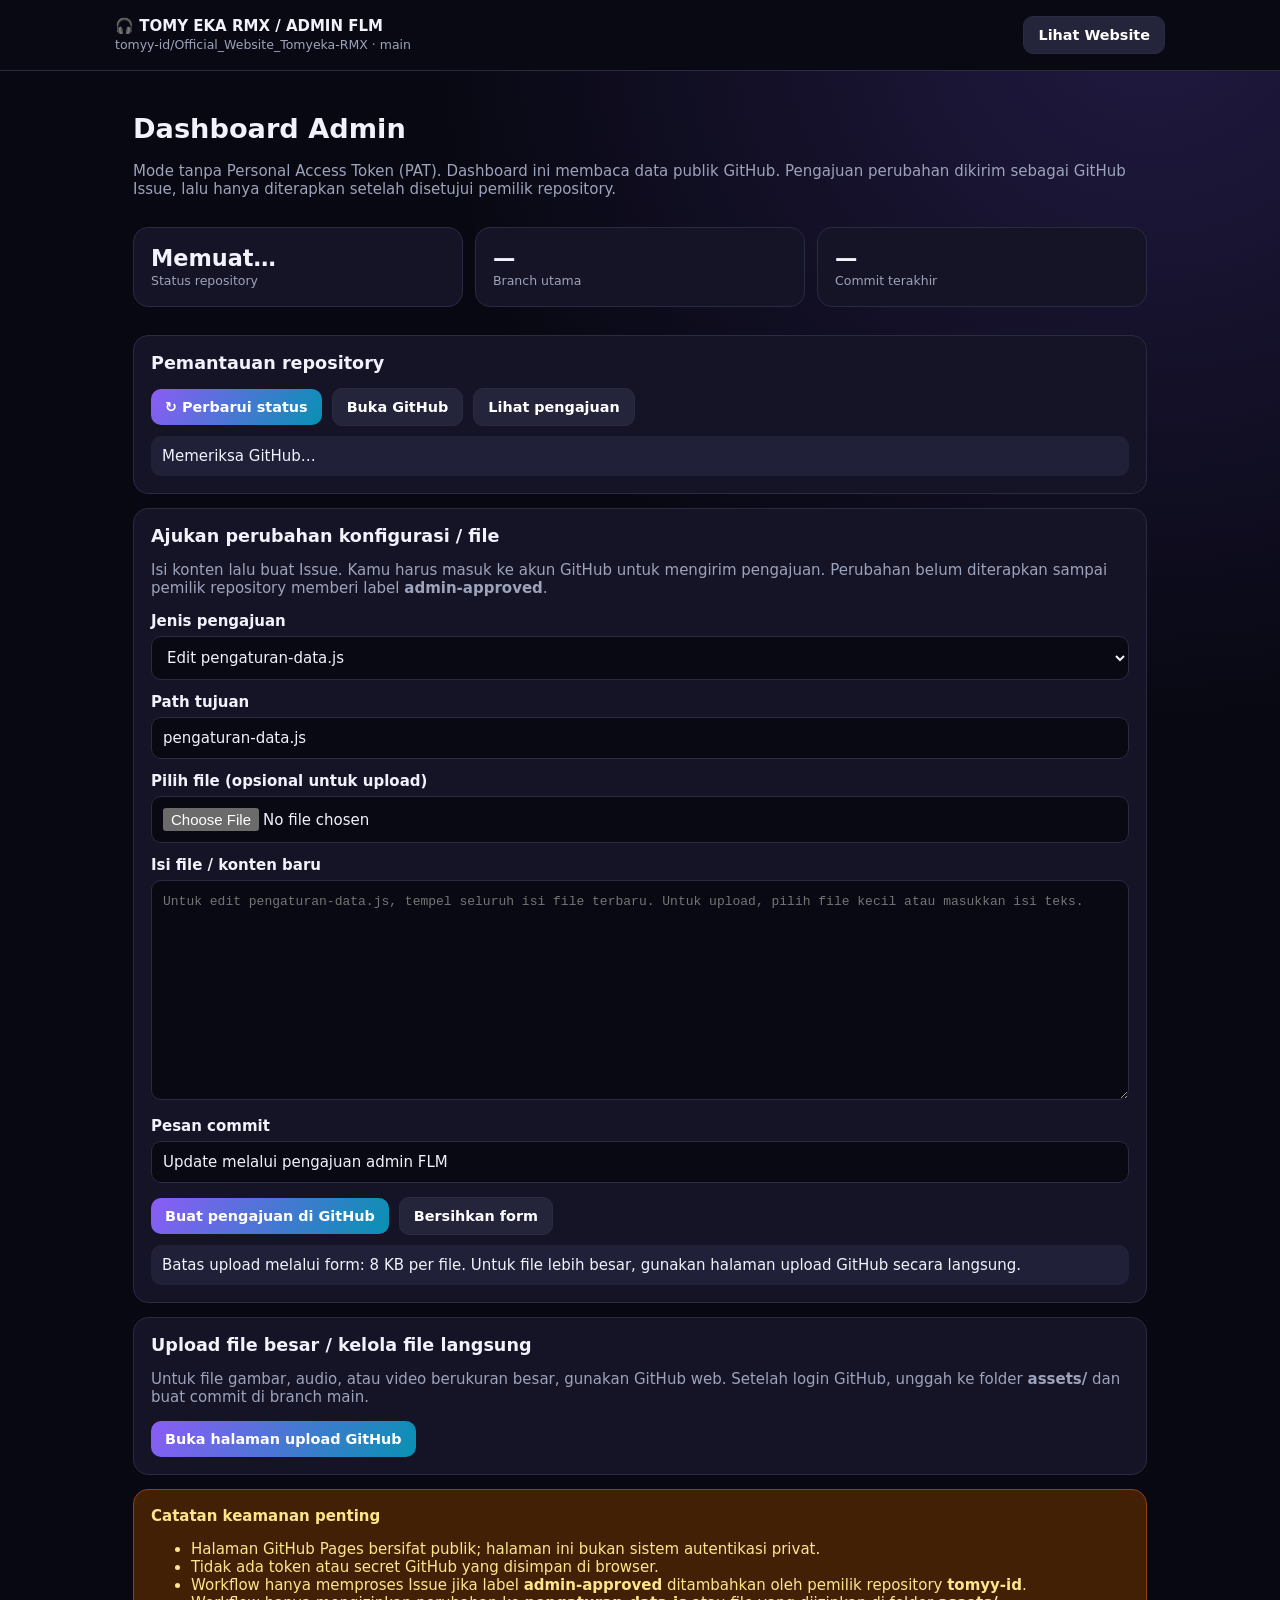
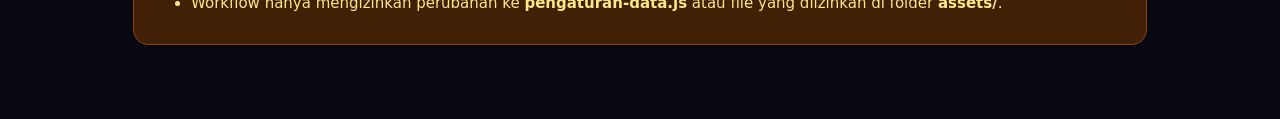
==== admin.html @ ea1c8e97 "Add files via upload" ====
<!doctype html>
<html lang="id">
<head>
<meta charset="utf-8"><meta name="viewport" content="width=device-width,initial-scale=1">
<title>Admin FLM — Tomy Eka RMX</title>
<style>
:root{color-scheme:dark;--bg:#080812;--card:#141426;--line:#2a2a43;--text:#f1f2fb;--muted:#9da3bb;--a:#8b5cf6;--b:#0891b2}
*{box-sizing:border-box}body{margin:0;background:radial-gradient(circle at 90% 0%,#211a42,transparent 35%),var(--bg);color:var(--text);font:15px system-ui}
header{padding:16px max(18px,calc((100% - 1050px)/2));border-bottom:1px solid var(--line);display:flex;justify-content:space-between;gap:12px;align-items:center;background:#090914}
main{max-width:1050px;margin:auto;padding:24px 18px 60px}.brand{font-weight:900}h1{font-size:1.7rem}h2{font-size:1.1rem;margin-top:0}
.muted,small{color:var(--muted)}.grid{display:grid;grid-template-columns:repeat(3,1fr);gap:12px}.card{background:var(--card);border:1px solid var(--line);border-radius:15px;padding:17px;margin:14px 0}.stat b{display:block;font-size:1.4rem}
button,a.btn{border:0;border-radius:10px;padding:10px 14px;font:700 .9rem system-ui;cursor:pointer;text-decoration:none;display:inline-block;background:linear-gradient(120deg,var(--a),var(--b));color:white}
a.secondary,button.secondary{background:#24243a;border:1px solid var(--line);color:white}
input,textarea,select{width:100%;background:#090914;border:1px solid var(--line);border-radius:10px;color:var(--text);padding:11px;font:inherit}
textarea{min-height:220px;resize:vertical;font:13px/1.5 ui-monospace,monospace}
label{display:block;margin:13px 0 6px;font-weight:650}.row{display:flex;gap:10px;flex-wrap:wrap;align-items:center}.row>*{flex:1}.row button,.row a{flex:0 0 auto}
.status{padding:11px;border-radius:10px;background:#202038;margin-top:10px;white-space:pre-wrap;overflow-wrap:anywhere}.warn{border:1px solid #92400e;background:#422006;color:#fde68a}
table{width:100%;border-collapse:collapse}td,th{text-align:left;padding:9px;border-bottom:1px solid var(--line);overflow-wrap:anywhere}
@media(max-width:650px){.grid{grid-template-columns:1fr}header{align-items:flex-start;flex-direction:column}}
</style>
</head>
<body>
<header><div><div class="brand">🎧 TOMY EKA RMX / ADMIN FLM</div><small>tomyy-id/Official_Website_Tomyeka-RMX · main</small></div><a class="btn secondary" href="https://tomyekarmx.dpdns.org/" target="_blank" rel="noopener">Lihat Website</a></header>
<main>
<h1>Dashboard Admin</h1>
<p class="muted">Mode tanpa Personal Access Token (PAT). Dashboard ini membaca data publik GitHub. Pengajuan perubahan dikirim sebagai GitHub Issue, lalu hanya diterapkan setelah disetujui pemilik repository.</p>
<div class="grid">
 <div class="card stat"><b id="repoState">Memuat…</b><small>Status repository</small></div>
 <div class="card stat"><b id="branchState">—</b><small>Branch utama</small></div>
 <div class="card stat"><b id="commitState">—</b><small>Commit terakhir</small></div>
</div>
<section class="card">
<h2>Pemantauan repository</h2>
<div class="row"><button id="refresh">↻ Perbarui status</button><a class="btn secondary" href="https://github.com/tomyy-id/Official_Website_Tomyeka-RMX" target="_blank" rel="noopener">Buka GitHub</a><a class="btn secondary" href="https://github.com/tomyy-id/Official_Website_Tomyeka-RMX/issues" target="_blank" rel="noopener">Lihat pengajuan</a></div>
<div id="status" class="status">Memeriksa GitHub…</div>
<div id="commits"></div>
</section>
<section class="card">
<h2>Ajukan perubahan konfigurasi / file</h2>
<p class="muted">Isi konten lalu buat Issue. Kamu harus masuk ke akun GitHub untuk mengirim pengajuan. Perubahan belum diterapkan sampai pemilik repository memberi label <b>admin-approved</b>.</p>
<label for="kind">Jenis pengajuan</label>
<select id="kind"><option value="EDIT_CONFIG">Edit pengaturan-data.js</option><option value="UPLOAD">Upload file kecil ke folder assets/</option></select>
<label for="path">Path tujuan</label>
<input id="path" value="pengaturan-data.js" autocomplete="off">
<label for="file">Pilih file (opsional untuk upload)</label>
<input id="file" type="file">
<label for="content">Isi file / konten baru</label>
<textarea id="content" placeholder="Untuk edit pengaturan-data.js, tempel seluruh isi file terbaru. Untuk upload, pilih file kecil atau masukkan isi teks."></textarea>
<label for="message">Pesan commit</label>
<input id="message" value="Update melalui pengajuan admin FLM">
<div class="row" style="margin-top:14px"><button id="makeIssue">Buat pengajuan di GitHub</button><button id="clear" class="secondary">Bersihkan form</button></div>
<div id="formStatus" class="status">Batas upload melalui form: 8 KB per file. Untuk file lebih besar, gunakan halaman upload GitHub secara langsung.</div>
</section>
<section class="card">
<h2>Upload file besar / kelola file langsung</h2>
<p class="muted">Untuk file gambar, audio, atau video berukuran besar, gunakan GitHub web. Setelah login GitHub, unggah ke folder <b>assets/</b> dan buat commit di branch main.</p>
<a class="btn" href="https://github.com/tomyy-id/Official_Website_Tomyeka-RMX/upload/main/assets" target="_blank" rel="noopener">Buka halaman upload GitHub</a>
</section>
<section class="card warn">
<b>Catatan keamanan penting</b>
<ul>
<li>Halaman GitHub Pages bersifat publik; halaman ini bukan sistem autentikasi privat.</li>
<li>Tidak ada token atau secret GitHub yang disimpan di browser.</li>
<li>Workflow hanya memproses Issue jika label <b>admin-approved</b> ditambahkan oleh pemilik repository <b>tomyy-id</b>.</li>
<li>Workflow hanya mengizinkan perubahan ke <b>pengaturan-data.js</b> atau file yang diizinkan di folder <b>assets/</b>.</li>
</ul>
</section>
</main>
<script>
const OWNER='tomyy-id',REPO='Official_Website_Tomyeka-RMX',BRANCH='main';
let selectedFileIsBase64=false;
const $=s=>document.querySelector(s);
const api=`https://api.github.com/repos/${OWNER}/${REPO}`;
function status(t,ok=false){$('#status').textContent=t;$('#status').style.color=ok?'#86efac':''}
async function refresh(){
 $('#repoState').textContent='Memuat…';
 try{
  const [r,c]=await Promise.all([
   fetch(api,{headers:{Accept:'application/vnd.github+json'}}),
   fetch(`${api}/commits?sha=${BRANCH}&per_page=5`,{headers:{Accept:'application/vnd.github+json'}})
  ]);
  if(!r.ok)throw Error(`GitHub API ${r.status}`);
  const repo=await r.json(), commits=c.ok?await c.json():[];
  $('#repoState').textContent=repo.private?'Private':'Publik';
  $('#branchState').textContent=repo.default_branch||BRANCH;
  $('#commitState').textContent=commits[0]?.commit?.author?.date?new Date(commits[0].commit.author.date).toLocaleDateString('id-ID'):'—';
  status(`Repository: ${repo.full_name}\nBranch default: ${repo.default_branch}\nTerakhir diperbarui: ${new Date(repo.updated_at).toLocaleString('id-ID')}`,true);
  $('#commits').innerHTML='<h3>Commit terbaru</h3><table><tbody>'+commits.map(x=>`<tr><td>${esc(x.commit.message.split('\\n')[0])}<br><small>${esc(x.commit.author?.name||'')} · ${new Date(x.commit.author?.date||'').toLocaleString('id-ID')}</small></td><td><a href="${x.html_url}" target="_blank" rel="noopener">Lihat</a></td></tr>`).join('')+'</tbody></table>';
 }catch(e){$('#repoState').textContent='Tidak tersedia';status(e.message)}
}
function esc(s){return String(s??'').replace(/[&<>"']/g,c=>({'&':'&amp;','<':'&lt;','>':'&gt;','"':'&quot;',"'":'&#39;'}[c]))}
$('#kind').onchange=()=>{$('#path').value=$('#kind').value==='EDIT_CONFIG'?'pengaturan-data.js':'assets/namafile.ext';$('#file').value='';$('#content').value='';selectedFileIsBase64=false};
$('#content').oninput=()=>{selectedFileIsBase64=false};
$('#file').onchange=async()=>{
 const f=$('#file').files[0];if(!f)return;
 if(f.size>45*1024){$('#formStatus').textContent='File lebih dari 45 KB. Gunakan upload GitHub langsung untuk file ini.';$('#file').value='';return}
 const b=new Uint8Array(await f.arrayBuffer());let s='';for(let i=0;i<b.length;i++)s+=String.fromCharCode(b[i]);
 $('#content').value=btoa(s);selectedFileIsBase64=true;$('#path').value=$('#kind').value==='EDIT_CONFIG'?'pengaturan-data.js':`assets/${f.name}`;
 $('#formStatus').textContent=`File ${f.name} siap. Konten diubah menjadi Base64 untuk pengajuan.`;
};
$('#makeIssue').onclick=async()=>{
 const kind=$('#kind').value,path=$('#path').value.trim(),content=$('#content').value,message=$('#message').value.trim()||'Update melalui admin FLM';
 if(!path||!content){$('#formStatus').textContent='Path dan isi file wajib diisi.';return}
 if(kind==='EDIT_CONFIG'&&path!=='pengaturan-data.js'){ $('#formStatus').textContent='Edit konfigurasi hanya boleh menargetkan pengaturan-data.js.';return}
 if(kind==='UPLOAD'&&!path.startsWith('assets/')){ $('#formStatus').textContent='Upload hanya boleh ke folder assets/.';return}
 const bytes=new TextEncoder().encode(content);
 let binary='';for(let i=0;i<bytes.length;i+=0x8000)binary+=String.fromCharCode(...bytes.subarray(i,i+0x8000));
 const payload=selectedFileIsBase64?content.replace(/\\s/g,''):btoa(binary);
 const body=[
  '### Jenis perubahan',kind,
  '### Path tujuan',path,
  '### Format konten','base64',
  '### Isi file (Base64)',payload,
  '### Pesan commit',message,
  '### Catatan','Dibuat melalui dashboard admin FLM tanpa PAT.'
 ].join('\n\n');
 $('#issueDraft').value=body;
 const title=kind==='EDIT_CONFIG'?'Permintaan edit pengaturan-data.js':`Permintaan upload ${path}`;
 const url=`https://github.com/${OWNER}/${REPO}/issues/new?title=${encodeURIComponent(title)}&labels=admin-request`;
 $('#formStatus').textContent='Draf Issue sudah dibuat. Salin isi Issue, lalu tempel di kolom deskripsi GitHub yang terbuka.';
 try{await navigator.clipboard.writeText(body);$('#formStatus').textContent='Isi Issue berhasil disalin. Tempel (Paste) ke kolom deskripsi GitHub, lalu Submit new issue.';}catch(e){$('#formStatus').textContent='Clipboard otomatis tidak tersedia. Tekan tombol Salin isi Issue, lalu tempel di GitHub.';}
 window.open(url,'_blank','noopener');
};
$('#copyDraft').onclick=async()=>{if(!$('#issueDraft').value){$('#formStatus').textContent='Buat draf Issue terlebih dahulu.';return}try{await navigator.clipboard.writeText($('#issueDraft').value);$('#formStatus').textContent='Isi Issue berhasil disalin. Tempel di kolom deskripsi GitHub.'}catch(e){$('#issueDraft').focus();$('#issueDraft').select();$('#formStatus').textContent='Pilih teks draf, lalu salin secara manual.'}};
$('#clear').onclick=()=>{selectedFileIsBase64=false;$('#kind').value='EDIT_CONFIG';$('#path').value='pengaturan-data.js';$('#file').value='';$('#content').value='';$('#issueDraft').value='';$('#message').value='Update melalui pengajuan admin FLM';$('#formStatus').textContent='Form dibersihkan.'};
$('#refresh').onclick=refresh;refresh();
</script>
</body></html>
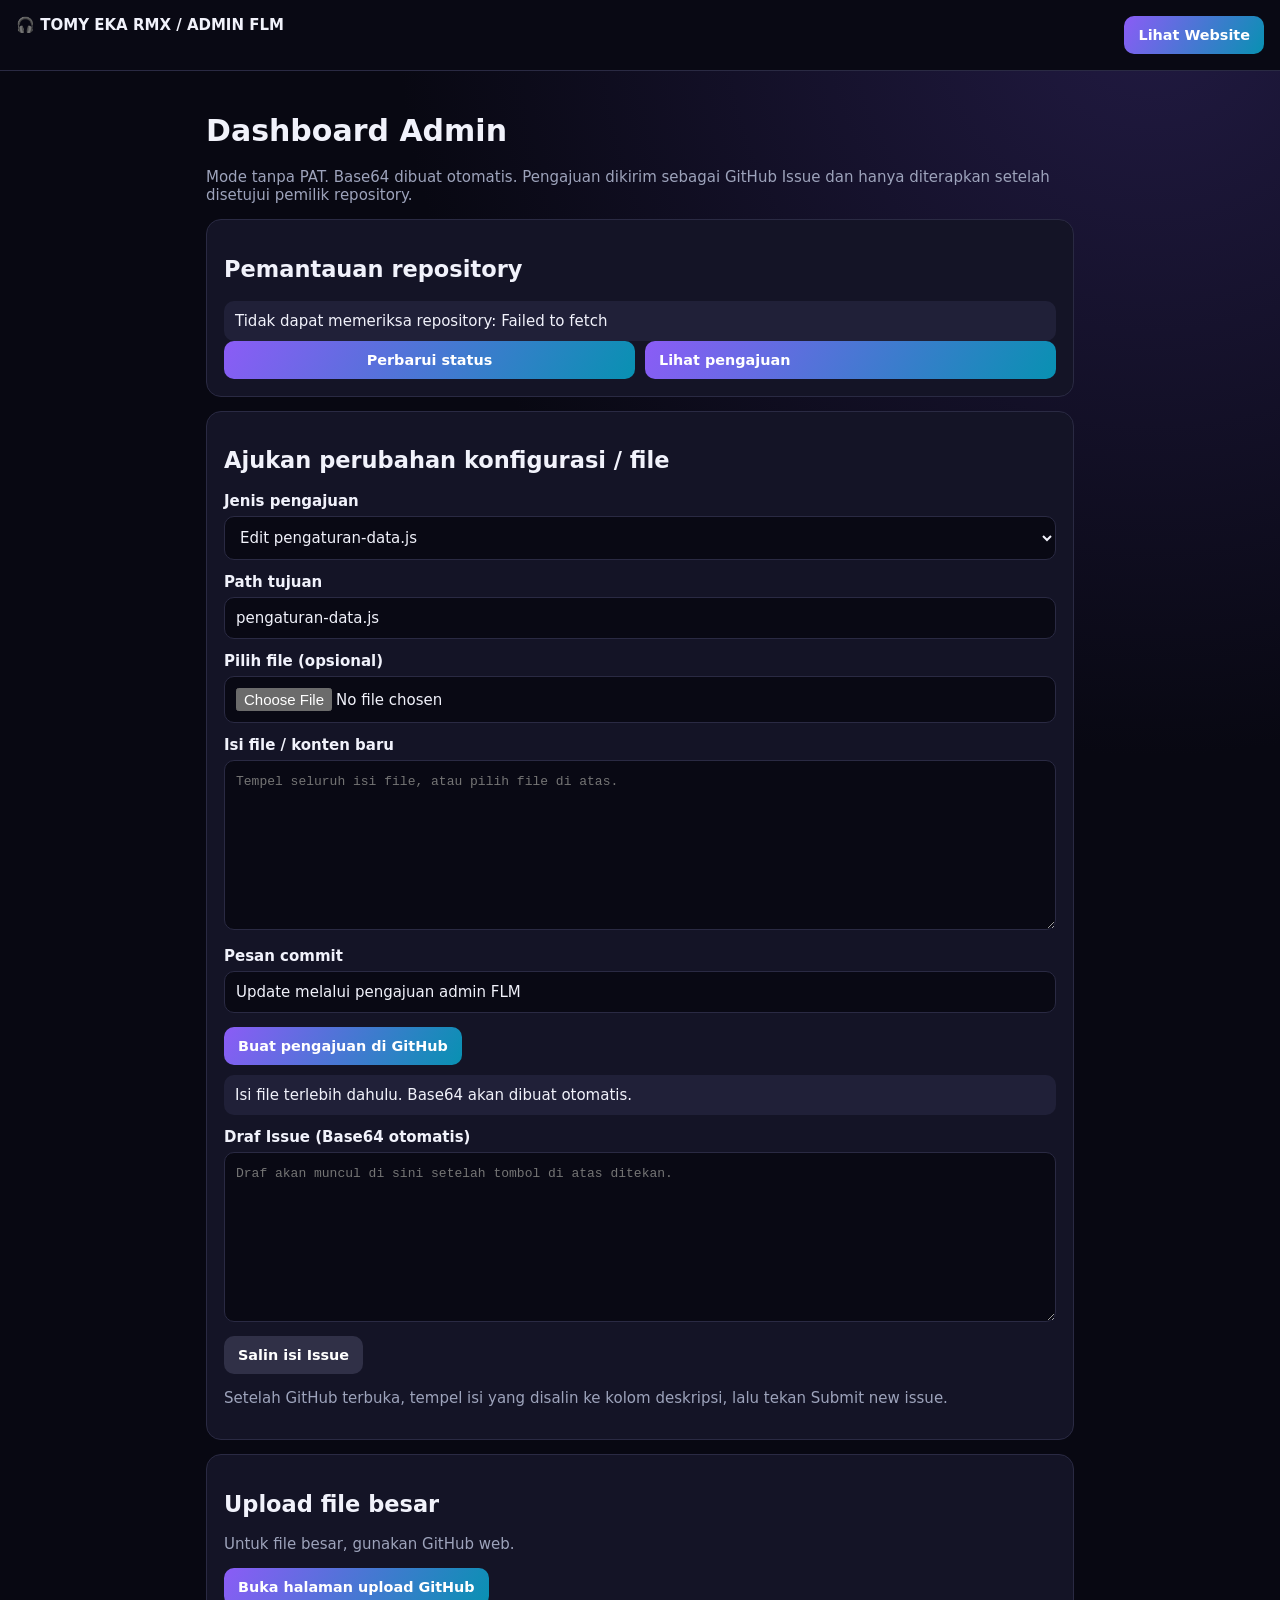
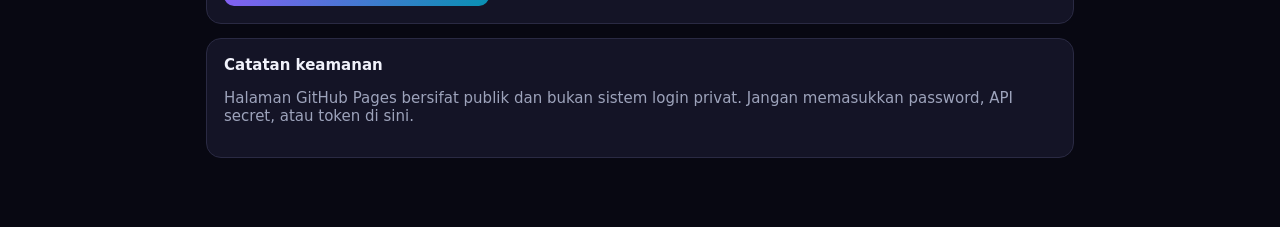
==== commit dfa36ac7: "Add files via upload" ====
--- a/admin.html
+++ b/admin.html
@@ -1,128 +1,36 @@
 <!doctype html>
-<html lang="id">
-<head>
-<meta charset="utf-8"><meta name="viewport" content="width=device-width,initial-scale=1">
-<title>Admin FLM — Tomy Eka RMX</title>
+<html lang="id"><head><meta charset="utf-8"><meta name="viewport" content="width=device-width,initial-scale=1"><title>Admin FLM — Tomy Eka RMX</title>
 <style>
-:root{color-scheme:dark;--bg:#080812;--card:#141426;--line:#2a2a43;--text:#f1f2fb;--muted:#9da3bb;--a:#8b5cf6;--b:#0891b2}
-*{box-sizing:border-box}body{margin:0;background:radial-gradient(circle at 90% 0%,#211a42,transparent 35%),var(--bg);color:var(--text);font:15px system-ui}
-header{padding:16px max(18px,calc((100% - 1050px)/2));border-bottom:1px solid var(--line);display:flex;justify-content:space-between;gap:12px;align-items:center;background:#090914}
-main{max-width:1050px;margin:auto;padding:24px 18px 60px}.brand{font-weight:900}h1{font-size:1.7rem}h2{font-size:1.1rem;margin-top:0}
-.muted,small{color:var(--muted)}.grid{display:grid;grid-template-columns:repeat(3,1fr);gap:12px}.card{background:var(--card);border:1px solid var(--line);border-radius:15px;padding:17px;margin:14px 0}.stat b{display:block;font-size:1.4rem}
-button,a.btn{border:0;border-radius:10px;padding:10px 14px;font:700 .9rem system-ui;cursor:pointer;text-decoration:none;display:inline-block;background:linear-gradient(120deg,var(--a),var(--b));color:white}
-a.secondary,button.secondary{background:#24243a;border:1px solid var(--line);color:white}
-input,textarea,select{width:100%;background:#090914;border:1px solid var(--line);border-radius:10px;color:var(--text);padding:11px;font:inherit}
-textarea{min-height:220px;resize:vertical;font:13px/1.5 ui-monospace,monospace}
-label{display:block;margin:13px 0 6px;font-weight:650}.row{display:flex;gap:10px;flex-wrap:wrap;align-items:center}.row>*{flex:1}.row button,.row a{flex:0 0 auto}
-.status{padding:11px;border-radius:10px;background:#202038;margin-top:10px;white-space:pre-wrap;overflow-wrap:anywhere}.warn{border:1px solid #92400e;background:#422006;color:#fde68a}
-table{width:100%;border-collapse:collapse}td,th{text-align:left;padding:9px;border-bottom:1px solid var(--line);overflow-wrap:anywhere}
-@media(max-width:650px){.grid{grid-template-columns:1fr}header{align-items:flex-start;flex-direction:column}}
-</style>
-</head>
-<body>
-<header><div><div class="brand">🎧 TOMY EKA RMX / ADMIN FLM</div><small>tomyy-id/Official_Website_Tomyeka-RMX · main</small></div><a class="btn secondary" href="https://tomyekarmx.dpdns.org/" target="_blank" rel="noopener">Lihat Website</a></header>
-<main>
-<h1>Dashboard Admin</h1>
-<p class="muted">Mode tanpa Personal Access Token (PAT). Dashboard ini membaca data publik GitHub. Pengajuan perubahan dikirim sebagai GitHub Issue, lalu hanya diterapkan setelah disetujui pemilik repository.</p>
-<div class="grid">
- <div class="card stat"><b id="repoState">Memuat…</b><small>Status repository</small></div>
- <div class="card stat"><b id="branchState">—</b><small>Branch utama</small></div>
- <div class="card stat"><b id="commitState">—</b><small>Commit terakhir</small></div>
-</div>
-<section class="card">
-<h2>Pemantauan repository</h2>
-<div class="row"><button id="refresh">↻ Perbarui status</button><a class="btn secondary" href="https://github.com/tomyy-id/Official_Website_Tomyeka-RMX" target="_blank" rel="noopener">Buka GitHub</a><a class="btn secondary" href="https://github.com/tomyy-id/Official_Website_Tomyeka-RMX/issues" target="_blank" rel="noopener">Lihat pengajuan</a></div>
-<div id="status" class="status">Memeriksa GitHub…</div>
-<div id="commits"></div>
-</section>
-<section class="card">
-<h2>Ajukan perubahan konfigurasi / file</h2>
-<p class="muted">Isi konten lalu buat Issue. Kamu harus masuk ke akun GitHub untuk mengirim pengajuan. Perubahan belum diterapkan sampai pemilik repository memberi label <b>admin-approved</b>.</p>
-<label for="kind">Jenis pengajuan</label>
-<select id="kind"><option value="EDIT_CONFIG">Edit pengaturan-data.js</option><option value="UPLOAD">Upload file kecil ke folder assets/</option></select>
-<label for="path">Path tujuan</label>
-<input id="path" value="pengaturan-data.js" autocomplete="off">
-<label for="file">Pilih file (opsional untuk upload)</label>
-<input id="file" type="file">
-<label for="content">Isi file / konten baru</label>
-<textarea id="content" placeholder="Untuk edit pengaturan-data.js, tempel seluruh isi file terbaru. Untuk upload, pilih file kecil atau masukkan isi teks."></textarea>
-<label for="message">Pesan commit</label>
-<input id="message" value="Update melalui pengajuan admin FLM">
-<div class="row" style="margin-top:14px"><button id="makeIssue">Buat pengajuan di GitHub</button><button id="clear" class="secondary">Bersihkan form</button></div>
-<div id="formStatus" class="status">Batas upload melalui form: 8 KB per file. Untuk file lebih besar, gunakan halaman upload GitHub secara langsung.</div>
-</section>
-<section class="card">
-<h2>Upload file besar / kelola file langsung</h2>
-<p class="muted">Untuk file gambar, audio, atau video berukuran besar, gunakan GitHub web. Setelah login GitHub, unggah ke folder <b>assets/</b> dan buat commit di branch main.</p>
-<a class="btn" href="https://github.com/tomyy-id/Official_Website_Tomyeka-RMX/upload/main/assets" target="_blank" rel="noopener">Buka halaman upload GitHub</a>
-</section>
-<section class="card warn">
-<b>Catatan keamanan penting</b>
-<ul>
-<li>Halaman GitHub Pages bersifat publik; halaman ini bukan sistem autentikasi privat.</li>
-<li>Tidak ada token atau secret GitHub yang disimpan di browser.</li>
-<li>Workflow hanya memproses Issue jika label <b>admin-approved</b> ditambahkan oleh pemilik repository <b>tomyy-id</b>.</li>
-<li>Workflow hanya mengizinkan perubahan ke <b>pengaturan-data.js</b> atau file yang diizinkan di folder <b>assets/</b>.</li>
-</ul>
-</section>
+:root{color-scheme:dark;--bg:#080812;--card:#141426;--line:#2a2a43;--text:#f1f2fb;--muted:#9da3bb}*{box-sizing:border-box}body{margin:0;background:radial-gradient(circle at 90% 0%,#211a42,transparent 35%),var(--bg);color:var(--text);font:15px system-ui}header{padding:16px;display:flex;justify-content:space-between;gap:12px;background:#090914;border-bottom:1px solid var(--line)}main{max-width:900px;margin:auto;padding:22px 16px 55px}.card{background:var(--card);border:1px solid var(--line);border-radius:15px;padding:17px;margin:14px 0}.muted,small{color:var(--muted)}button,a.btn{border:0;border-radius:10px;padding:11px 14px;font:700 .9rem system-ui;cursor:pointer;text-decoration:none;display:inline-block;background:linear-gradient(120deg,#8b5cf6,#0891b2);color:white}input,textarea,select{width:100%;background:#090914;border:1px solid var(--line);border-radius:10px;color:var(--text);padding:11px;font:inherit}textarea{min-height:170px;font:13px/1.5 monospace;resize:vertical}label{display:block;margin:13px 0 6px;font-weight:650}.status{padding:11px;border-radius:10px;background:#202038;margin-top:10px;white-space:pre-wrap;overflow-wrap:anywhere}.row{display:flex;gap:10px;flex-wrap:wrap}.row>*{flex:1}@media(max-width:600px){header{display:block}}
+</style></head><body>
+<header><b>🎧 TOMY EKA RMX / ADMIN FLM</b><a class="btn" href="https://tomyekarmx.dpdns.org/">Lihat Website</a></header>
+<main><h1>Dashboard Admin</h1><p class="muted">Mode tanpa PAT. Base64 dibuat otomatis. Pengajuan dikirim sebagai GitHub Issue dan hanya diterapkan setelah disetujui pemilik repository.</p>
+<section class="card"><h2>Pemantauan repository</h2><div id="repoStatus" class="status">Memeriksa GitHub…</div><div class="row"><button id="refresh">Perbarui status</button><a class="btn" href="https://github.com/tomyy-id/Official_Website_Tomyeka-RMX/issues">Lihat pengajuan</a></div></section>
+<section class="card"><h2>Ajukan perubahan konfigurasi / file</h2>
+<label for="kind">Jenis pengajuan</label><select id="kind"><option value="EDIT_CONFIG">Edit pengaturan-data.js</option><option value="UPLOAD">Upload file kecil ke folder assets/</option></select>
+<label for="path">Path tujuan</label><input id="path" value="pengaturan-data.js">
+<label for="file">Pilih file (opsional)</label><input id="file" type="file">
+<label for="content">Isi file / konten baru</label><textarea id="content" placeholder="Tempel seluruh isi file, atau pilih file di atas."></textarea>
+<label for="message">Pesan commit</label><input id="message" value="Update melalui pengajuan admin FLM">
+<button id="makeIssue" style="margin-top:14px">Buat pengajuan di GitHub</button><div id="formStatus" class="status">Isi file terlebih dahulu. Base64 akan dibuat otomatis.</div>
+<label for="issueDraft">Draf Issue (Base64 otomatis)</label><textarea id="issueDraft" readonly placeholder="Draf akan muncul di sini setelah tombol di atas ditekan."></textarea>
+<button id="copyDraft" style="margin-top:10px;background:#303047">Salin isi Issue</button>
+<p class="muted">Setelah GitHub terbuka, tempel isi yang disalin ke kolom deskripsi, lalu tekan Submit new issue.</p></section>
+<section class="card"><h2>Upload file besar</h2><p class="muted">Untuk file besar, gunakan GitHub web.</p><a class="btn" href="https://github.com/tomyy-id/Official_Website_Tomyeka-RMX/upload/main/assets">Buka halaman upload GitHub</a></section>
+<section class="card"><b>Catatan keamanan</b><p class="muted">Halaman GitHub Pages bersifat publik dan bukan sistem login privat. Jangan memasukkan password, API secret, atau token di sini.</p></section>
 </main>
 <script>
-const OWNER='tomyy-id',REPO='Official_Website_Tomyeka-RMX',BRANCH='main';
-let selectedFileIsBase64=false;
-const $=s=>document.querySelector(s);
-const api=`https://api.github.com/repos/${OWNER}/${REPO}`;
-function status(t,ok=false){$('#status').textContent=t;$('#status').style.color=ok?'#86efac':''}
-async function refresh(){
- $('#repoState').textContent='Memuat…';
- try{
-  const [r,c]=await Promise.all([
-   fetch(api,{headers:{Accept:'application/vnd.github+json'}}),
-   fetch(`${api}/commits?sha=${BRANCH}&per_page=5`,{headers:{Accept:'application/vnd.github+json'}})
-  ]);
-  if(!r.ok)throw Error(`GitHub API ${r.status}`);
-  const repo=await r.json(), commits=c.ok?await c.json():[];
-  $('#repoState').textContent=repo.private?'Private':'Publik';
-  $('#branchState').textContent=repo.default_branch||BRANCH;
-  $('#commitState').textContent=commits[0]?.commit?.author?.date?new Date(commits[0].commit.author.date).toLocaleDateString('id-ID'):'—';
-  status(`Repository: ${repo.full_name}\nBranch default: ${repo.default_branch}\nTerakhir diperbarui: ${new Date(repo.updated_at).toLocaleString('id-ID')}`,true);
-  $('#commits').innerHTML='<h3>Commit terbaru</h3><table><tbody>'+commits.map(x=>`<tr><td>${esc(x.commit.message.split('\\n')[0])}<br><small>${esc(x.commit.author?.name||'')} · ${new Date(x.commit.author?.date||'').toLocaleString('id-ID')}</small></td><td><a href="${x.html_url}" target="_blank" rel="noopener">Lihat</a></td></tr>`).join('')+'</tbody></table>';
- }catch(e){$('#repoState').textContent='Tidak tersedia';status(e.message)}
-}
-function esc(s){return String(s??'').replace(/[&<>"']/g,c=>({'&':'&amp;','<':'&lt;','>':'&gt;','"':'&quot;',"'":'&#39;'}[c]))}
-$('#kind').onchange=()=>{$('#path').value=$('#kind').value==='EDIT_CONFIG'?'pengaturan-data.js':'assets/namafile.ext';$('#file').value='';$('#content').value='';selectedFileIsBase64=false};
-$('#content').oninput=()=>{selectedFileIsBase64=false};
-$('#file').onchange=async()=>{
- const f=$('#file').files[0];if(!f)return;
- if(f.size>45*1024){$('#formStatus').textContent='File lebih dari 45 KB. Gunakan upload GitHub langsung untuk file ini.';$('#file').value='';return}
- const b=new Uint8Array(await f.arrayBuffer());let s='';for(let i=0;i<b.length;i++)s+=String.fromCharCode(b[i]);
- $('#content').value=btoa(s);selectedFileIsBase64=true;$('#path').value=$('#kind').value==='EDIT_CONFIG'?'pengaturan-data.js':`assets/${f.name}`;
- $('#formStatus').textContent=`File ${f.name} siap. Konten diubah menjadi Base64 untuk pengajuan.`;
-};
-$('#makeIssue').onclick=async()=>{
- const kind=$('#kind').value,path=$('#path').value.trim(),content=$('#content').value,message=$('#message').value.trim()||'Update melalui admin FLM';
- if(!path||!content){$('#formStatus').textContent='Path dan isi file wajib diisi.';return}
- if(kind==='EDIT_CONFIG'&&path!=='pengaturan-data.js'){ $('#formStatus').textContent='Edit konfigurasi hanya boleh menargetkan pengaturan-data.js.';return}
- if(kind==='UPLOAD'&&!path.startsWith('assets/')){ $('#formStatus').textContent='Upload hanya boleh ke folder assets/.';return}
- const bytes=new TextEncoder().encode(content);
- let binary='';for(let i=0;i<bytes.length;i+=0x8000)binary+=String.fromCharCode(...bytes.subarray(i,i+0x8000));
- const payload=selectedFileIsBase64?content.replace(/\\s/g,''):btoa(binary);
- const body=[
-  '### Jenis perubahan',kind,
-  '### Path tujuan',path,
-  '### Format konten','base64',
-  '### Isi file (Base64)',payload,
-  '### Pesan commit',message,
-  '### Catatan','Dibuat melalui dashboard admin FLM tanpa PAT.'
- ].join('\n\n');
- $('#issueDraft').value=body;
- const title=kind==='EDIT_CONFIG'?'Permintaan edit pengaturan-data.js':`Permintaan upload ${path}`;
- const url=`https://github.com/${OWNER}/${REPO}/issues/new?title=${encodeURIComponent(title)}&labels=admin-request`;
- $('#formStatus').textContent='Draf Issue sudah dibuat. Salin isi Issue, lalu tempel di kolom deskripsi GitHub yang terbuka.';
- try{await navigator.clipboard.writeText(body);$('#formStatus').textContent='Isi Issue berhasil disalin. Tempel (Paste) ke kolom deskripsi GitHub, lalu Submit new issue.';}catch(e){$('#formStatus').textContent='Clipboard otomatis tidak tersedia. Tekan tombol Salin isi Issue, lalu tempel di GitHub.';}
- window.open(url,'_blank','noopener');
-};
-$('#copyDraft').onclick=async()=>{if(!$('#issueDraft').value){$('#formStatus').textContent='Buat draf Issue terlebih dahulu.';return}try{await navigator.clipboard.writeText($('#issueDraft').value);$('#formStatus').textContent='Isi Issue berhasil disalin. Tempel di kolom deskripsi GitHub.'}catch(e){$('#issueDraft').focus();$('#issueDraft').select();$('#formStatus').textContent='Pilih teks draf, lalu salin secara manual.'}};
-$('#clear').onclick=()=>{selectedFileIsBase64=false;$('#kind').value='EDIT_CONFIG';$('#path').value='pengaturan-data.js';$('#file').value='';$('#content').value='';$('#issueDraft').value='';$('#message').value='Update melalui pengajuan admin FLM';$('#formStatus').textContent='Form dibersihkan.'};
+const OWNER='tomyy-id',REPO='Official_Website_Tomyeka-RMX',API='https://api.github.com/repos/tomyy-id/Official_Website_Tomyeka-RMX';
+const $=s=>document.querySelector(s);let fileIsBase64=false;
+async function refresh(){try{const r=await fetch(API);if(!r.ok)throw Error('GitHub API '+r.status);const j=await r.json();$('#repoStatus').textContent='Repository: '+j.full_name+'\\nBranch: '+j.default_branch+'\\nStatus: dapat dibaca';}catch(e){$('#repoStatus').textContent='Tidak dapat memeriksa repository: '+e.message;}}
+$('#kind').onchange=()=>{$('#path').value=$('#kind').value==='EDIT_CONFIG'?'pengaturan-data.js':'assets/namafile.ext';$('#file').value='';$('#content').value='';$('#issueDraft').value='';fileIsBase64=false;};
+$('#content').oninput=()=>fileIsBase64=false;
+$('#file').onchange=async()=>{const f=$('#file').files[0];if(!f)return;if(f.size>45*1024){$('#formStatus').textContent='File lebih dari 45 KB. Gunakan upload GitHub langsung.';$('#file').value='';return;}const b=new Uint8Array(await f.arrayBuffer());let s='';for(let i=0;i<b.length;i++)s+=String.fromCharCode(b[i]);$('#content').value=btoa(s);fileIsBase64=true;if($('#kind').value==='UPLOAD')$('#path').value='assets/'+f.name;$('#formStatus').textContent='File siap; konten Base64 dibuat otomatis.';};
+function b64utf8(s){const a=new TextEncoder().encode(s);let b='';for(let i=0;i<a.length;i+=0x8000)b+=String.fromCharCode(...a.subarray(i,i+0x8000));return btoa(b);}
+$('#makeIssue').onclick=async()=>{const kind=$('#kind').value,path=$('#path').value.trim(),content=$('#content').value,message=$('#message').value.trim()||'Update melalui admin FLM';if(!content||!path){$('#formStatus').textContent='Isi file dan path wajib diisi.';return;}if(kind==='EDIT_CONFIG'&&path!=='pengaturan-data.js'){ $('#formStatus').textContent='Path edit harus pengaturan-data.js.';return;}if(kind==='UPLOAD'&&!path.startsWith('assets/')){ $('#formStatus').textContent='Path upload harus di folder assets/.';return;}
+const payload=fileIsBase64?content.replace(/\\s/g,''):b64utf8(content);const body=['### Jenis perubahan',kind,'### Path tujuan',path,'### Format konten','base64','### Isi file (Base64)',payload,'### Pesan commit',message,'### Catatan','Dibuat melalui dashboard admin FLM tanpa PAT.'].join('\\n\\n');$('#issueDraft').value=body;
+const title=kind==='EDIT_CONFIG'?'Permintaan edit pengaturan-data.js':'Permintaan upload '+path;const url='https://github.com/'+OWNER+'/'+REPO+'/issues/new?title='+encodeURIComponent(title)+'&labels=admin-request';const win=window.open(url,'_blank');$('#formStatus').textContent='Base64 sudah dibuat. Salin isi Issue di bawah lalu tempel pada kolom deskripsi GitHub.';
+try{await navigator.clipboard.writeText(body);$('#formStatus').textContent='Base64 sudah dibuat dan disalin. Tempel (Paste) pada kolom deskripsi GitHub.';}catch(e){$('#formStatus').textContent='Base64 sudah dibuat. Tekan tombol Salin isi Issue.';}if(!win)$('#formStatus').textContent+=' Jika tab tidak terbuka, izinkan pop-up browser.';};
+$('#copyDraft').onclick=async()=>{const v=$('#issueDraft').value;if(!v){$('#formStatus').textContent='Buat draf terlebih dahulu.';return;}try{await navigator.clipboard.writeText(v);$('#formStatus').textContent='Isi Issue disalin. Tempel di kolom deskripsi GitHub.';}catch(e){$('#issueDraft').focus();$('#issueDraft').select();$('#formStatus').textContent='Teks dipilih. Gunakan Salin dari menu browser, lalu tempel di GitHub.';}};
 $('#refresh').onclick=refresh;refresh();
-</script>
-</body></html>+</script></body></html>
